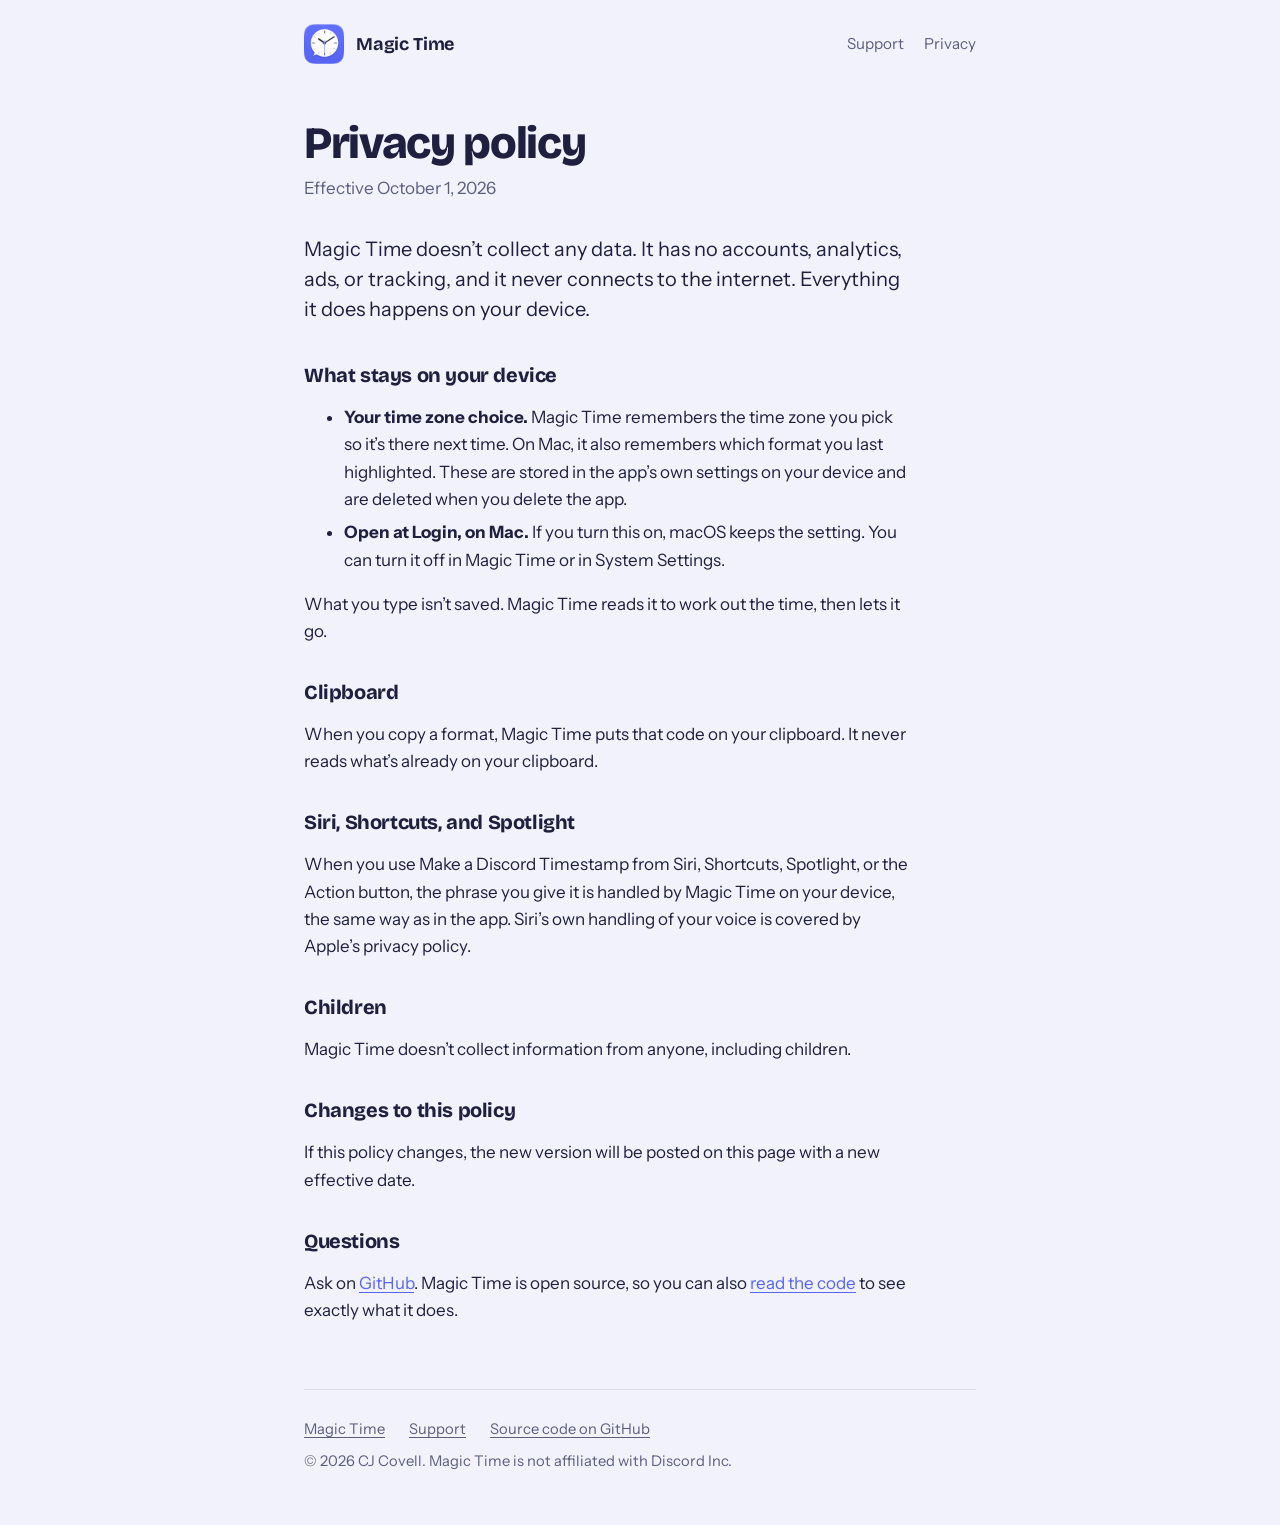
==== site/privacy.html @ eea19e5b "site: home, support, and privacy pages on GitHub Pages Co-Authored-By: Claude Opus 5.5 (1M context) " ====
<!doctype html>
<html lang="en">
<head>
<meta charset="utf-8">
<meta name="viewport" content="width=device-width, initial-scale=1">
<title>Magic Time Privacy</title>
<meta name="description" content="Magic Time doesn’t collect any data. Everything happens on your device.">
<link rel="icon" href="icon.png">
<link rel="apple-touch-icon" href="icon.png">
<link rel="preconnect" href="https://fonts.googleapis.com">
<link rel="preconnect" href="https://fonts.gstatic.com" crossorigin>
<link rel="stylesheet" href="https://fonts.googleapis.com/css2?family=Instrument+Sans:wght@400;600;700&family=Bricolage+Grotesque:opsz,wght@12..96,600..800&family=JetBrains+Mono:wght@500&display=swap">
<link rel="stylesheet" href="style.css">
</head>
<body>
<div class="wrap">
  <header class="top">
    <a href="./"><img src="icon.png" alt=""><span>Magic Time</span></a>
    <nav aria-label="Site"><a href="./#support">Support</a><a href="privacy.html" aria-current="page">Privacy</a></nav>
  </header>

  <main class="policy">
    <h1>Privacy policy</h1>
    <p class="date">Effective October 1, 2026</p>
    <p class="lede">Magic Time doesn’t collect any data. It has no accounts, analytics, ads, or tracking, and it never connects to the internet. Everything it does happens on your device.</p>

    <h2>What stays on your device</h2>
    <ul>
      <li><strong>Your time zone choice.</strong> Magic Time remembers the time zone you pick so it’s there next time. On Mac, it also remembers which format you last highlighted. These are stored in the app’s own settings on your device and are deleted when you delete the app.</li>
      <li><strong>Open at Login, on Mac.</strong> If you turn this on, macOS keeps the setting. You can turn it off in Magic Time or in System Settings.</li>
    </ul>
    <p>What you type isn’t saved. Magic Time reads it to work out the time, then lets it go.</p>

    <h2>Clipboard</h2>
    <p>When you copy a format, Magic Time puts that code on your clipboard. It never reads what’s already on your clipboard.</p>

    <h2>Siri, Shortcuts, and Spotlight</h2>
    <p>When you use Make a Discord Timestamp from Siri, Shortcuts, Spotlight, or the Action button, the phrase you give it is handled by Magic Time on your device, the same way as in the app. Siri’s own handling of your voice is covered by Apple’s privacy policy.</p>

    <h2>Children</h2>
    <p>Magic Time doesn’t collect information from anyone, including children.</p>

    <h2>Changes to this policy</h2>
    <p>If this policy changes, the new version will be posted on this page with a new effective date.</p>

    <h2>Questions</h2>
    <p>Ask on <a href="https://github.com/cjcovell/magic-time/issues/new">GitHub</a>. Magic Time is open source, so you can also <a href="https://github.com/cjcovell/magic-time">read the code</a> to see exactly what it does.</p>
  </main>

  <footer>
    <p class="links"><a href="./">Magic Time</a><a href="./#support">Support</a><a href="https://github.com/cjcovell/magic-time">Source code on GitHub</a></p>
    <p>© 2026 CJ Covell. Magic Time is not affiliated with Discord Inc.</p>
  </footer>
</div>
</body>
</html>
---- site/style.css ----
:root {
  --paper: #f1f2fb;
  --card: #ffffff;
  --ink: #1f2040;
  --muted: #5b5e80;
  --line: #d9dbef;
  --blurple: #5865f2;
  --pill: #dfe2fd;
  --pill-ink: #3c45c4;
  --display: "Bricolage Grotesque", system-ui, sans-serif;
  --body: "Instrument Sans", system-ui, sans-serif;
  --mono: "JetBrains Mono", ui-monospace, monospace;
  color-scheme: light;
}
@media (prefers-color-scheme: dark) {
  :root:not([data-theme="light"]) {
    --paper: #17182b;
    --card: #202240;
    --ink: #ecedfb;
    --muted: #a6a9cb;
    --line: #33365a;
    --blurple: #8c95ff;
    --pill: #2e3266;
    --pill-ink: #c9cdff;
    color-scheme: dark;
  }
}
:root[data-theme="dark"] {
  --paper: #17182b;
  --card: #202240;
  --ink: #ecedfb;
  --muted: #a6a9cb;
  --line: #33365a;
  --blurple: #8c95ff;
  --pill: #2e3266;
  --pill-ink: #c9cdff;
  color-scheme: dark;
}

* { box-sizing: border-box; }
html { -webkit-text-size-adjust: 100%; }
body {
  margin: 0;
  background: var(--paper);
  color: var(--ink);
  font: 400 1.0625rem/1.6 var(--body);
}
a { color: var(--blurple); text-underline-offset: 0.18em; }
a:focus-visible, button:focus-visible { outline: 3px solid var(--blurple); outline-offset: 3px; border-radius: 4px; }
code { font-family: var(--mono); font-size: 0.92em; }

.wrap { max-width: 44rem; margin: 0 auto; padding: 0 16px; }

/* Header */
.top { display: flex; align-items: center; gap: 0.75rem; padding: 1.5rem 0 0; }
.top a { color: inherit; text-decoration: none; display: flex; align-items: center; gap: 0.75rem; }
.top img { width: 40px; height: 40px; }
.top span { font: 700 1.125rem/1 var(--display); letter-spacing: -0.01em; }
.top nav { margin-left: auto; display: flex; gap: 1.25rem; font-size: 0.95rem; }
.top nav a { color: var(--muted); text-decoration: none; }
.top nav a:hover { color: var(--ink); }

/* Hero */
.hero { padding: 4.5rem 0 2.5rem; }
.hero h1 {
  font: 800 clamp(2.4rem, 7vw, 3.6rem)/1.02 var(--display);
  letter-spacing: -0.035em;
  margin: 0 0 1.25rem;
  max-width: 13ch;
}
.hero p { font-size: 1.2rem; color: var(--muted); margin: 0; max-width: 34rem; }

/* The demo: one code, many readers */
.demo {
  background: var(--card);
  border: 1px solid var(--line);
  border-radius: 20px;
  padding: 1.75rem;
  margin: 0 0 4rem;
}
.demo dl { margin: 0; display: grid; gap: 1.5rem; }
.demo dt { font-size: 0.9rem; color: var(--muted); margin-bottom: 0.35rem; }
.demo dd { margin: 0; }
.typed { font: 600 1.35rem/1.3 var(--display); }
.code {
  font: 500 clamp(1rem, 3.6vw, 1.35rem)/1.3 var(--mono);
  color: var(--blurple);
  word-break: break-all;
}
.pill {
  display: inline;
  background: var(--pill);
  color: var(--pill-ink);
  border-radius: 6px;
  padding: 0.05em 0.35em;
  -webkit-box-decoration-break: clone;
  box-decoration-break: clone;
}
.you .pill { font: 700 clamp(1.35rem, 4.6vw, 1.9rem)/1.45 var(--display); letter-spacing: -0.015em; }
.others { list-style: none; margin: 1rem 0 0; padding: 1rem 0 0; border-top: 1px solid var(--line); display: grid; gap: 0.5rem; }
.others li { display: flex; flex-wrap: wrap; gap: 0.25rem 0.75rem; align-items: baseline; }
.others .city { color: var(--muted); min-width: 7.5rem; font-size: 0.95rem; }
.others .pill { font-size: 0.98rem; }

/* Sections */
section { padding: 0 0 3.5rem; }
h2 { font: 750 1.6rem/1.15 var(--display); letter-spacing: -0.02em; margin: 0 0 1rem; }
h3 { font: 700 1.1rem/1.3 var(--display); margin: 0 0 0.35rem; }
section > p { max-width: 38rem; }

.platforms { display: grid; grid-template-columns: repeat(auto-fit, minmax(12rem, 1fr)); gap: 1.5rem 2rem; }
.platforms p { margin: 0; color: var(--muted); }
kbd {
  font: 600 0.85em/1 var(--body);
  border: 1px solid var(--line);
  border-bottom-width: 2px;
  border-radius: 5px;
  padding: 0.15em 0.4em;
  background: var(--card);
  color: var(--ink);
}

.phrases { list-style: none; padding: 0; margin: 0; display: flex; flex-wrap: wrap; gap: 0.5rem; }
.phrases li {
  font: 600 1rem/1 var(--display);
  padding: 0.55rem 0.8rem;
  border-radius: 999px;
  background: var(--card);
  border: 1px solid var(--line);
}

table { width: 100%; border-collapse: collapse; font-size: 0.98rem; }
th, td { text-align: left; padding: 0.55rem 0.75rem 0.55rem 0; border-bottom: 1px solid var(--line); vertical-align: baseline; }
th { font-weight: 700; color: var(--muted); font-size: 0.9rem; }
td:first-child { font-family: var(--mono); color: var(--blurple); width: 3.5rem; }

.faq details { border-bottom: 1px solid var(--line); padding: 0.9rem 0; }
.faq details:first-of-type { border-top: 1px solid var(--line); }
.faq summary { cursor: pointer; font: 700 1.05rem/1.4 var(--display); list-style-position: inside; }
.faq summary::marker { color: var(--blurple); }
.faq details p { margin: 0.6rem 0 0.2rem; color: var(--muted); max-width: 38rem; }

.contact {
  background: var(--card);
  border: 1px solid var(--line);
  border-radius: 16px;
  padding: 1.25rem 1.5rem;
  margin-top: 1.75rem;
}
.contact p { margin: 0; }
.contact p + p { margin-top: 0.5rem; color: var(--muted); }

/* Policy page */
.policy { padding: 3.5rem 0 3rem; }
.policy h1 { font: 800 clamp(2rem, 6vw, 2.8rem)/1.05 var(--display); letter-spacing: -0.03em; margin: 0 0 0.5rem; }
.policy .date { color: var(--muted); margin: 0 0 2rem; }
.policy .lede { font-size: 1.25rem; line-height: 1.5; margin: 0 0 2.5rem; }
.policy h2 { font-size: 1.25rem; margin: 2.25rem 0 0.5rem; }
.policy p, .policy ul { max-width: 38rem; }
.policy li + li { margin-top: 0.4rem; }

footer { border-top: 1px solid var(--line); padding: 1.5rem 0 3rem; color: var(--muted); font-size: 0.92rem; }
footer p { margin: 0.25rem 0; }
footer a { color: var(--muted); }
footer .links { display: flex; flex-wrap: wrap; gap: 0.5rem 1.5rem; margin-bottom: 0.5rem; }

@media (max-width: 30rem) {
  .hero { padding-top: 3rem; }
  .demo { padding: 1.25rem; border-radius: 16px; }
  .top nav { gap: 1rem; }
}
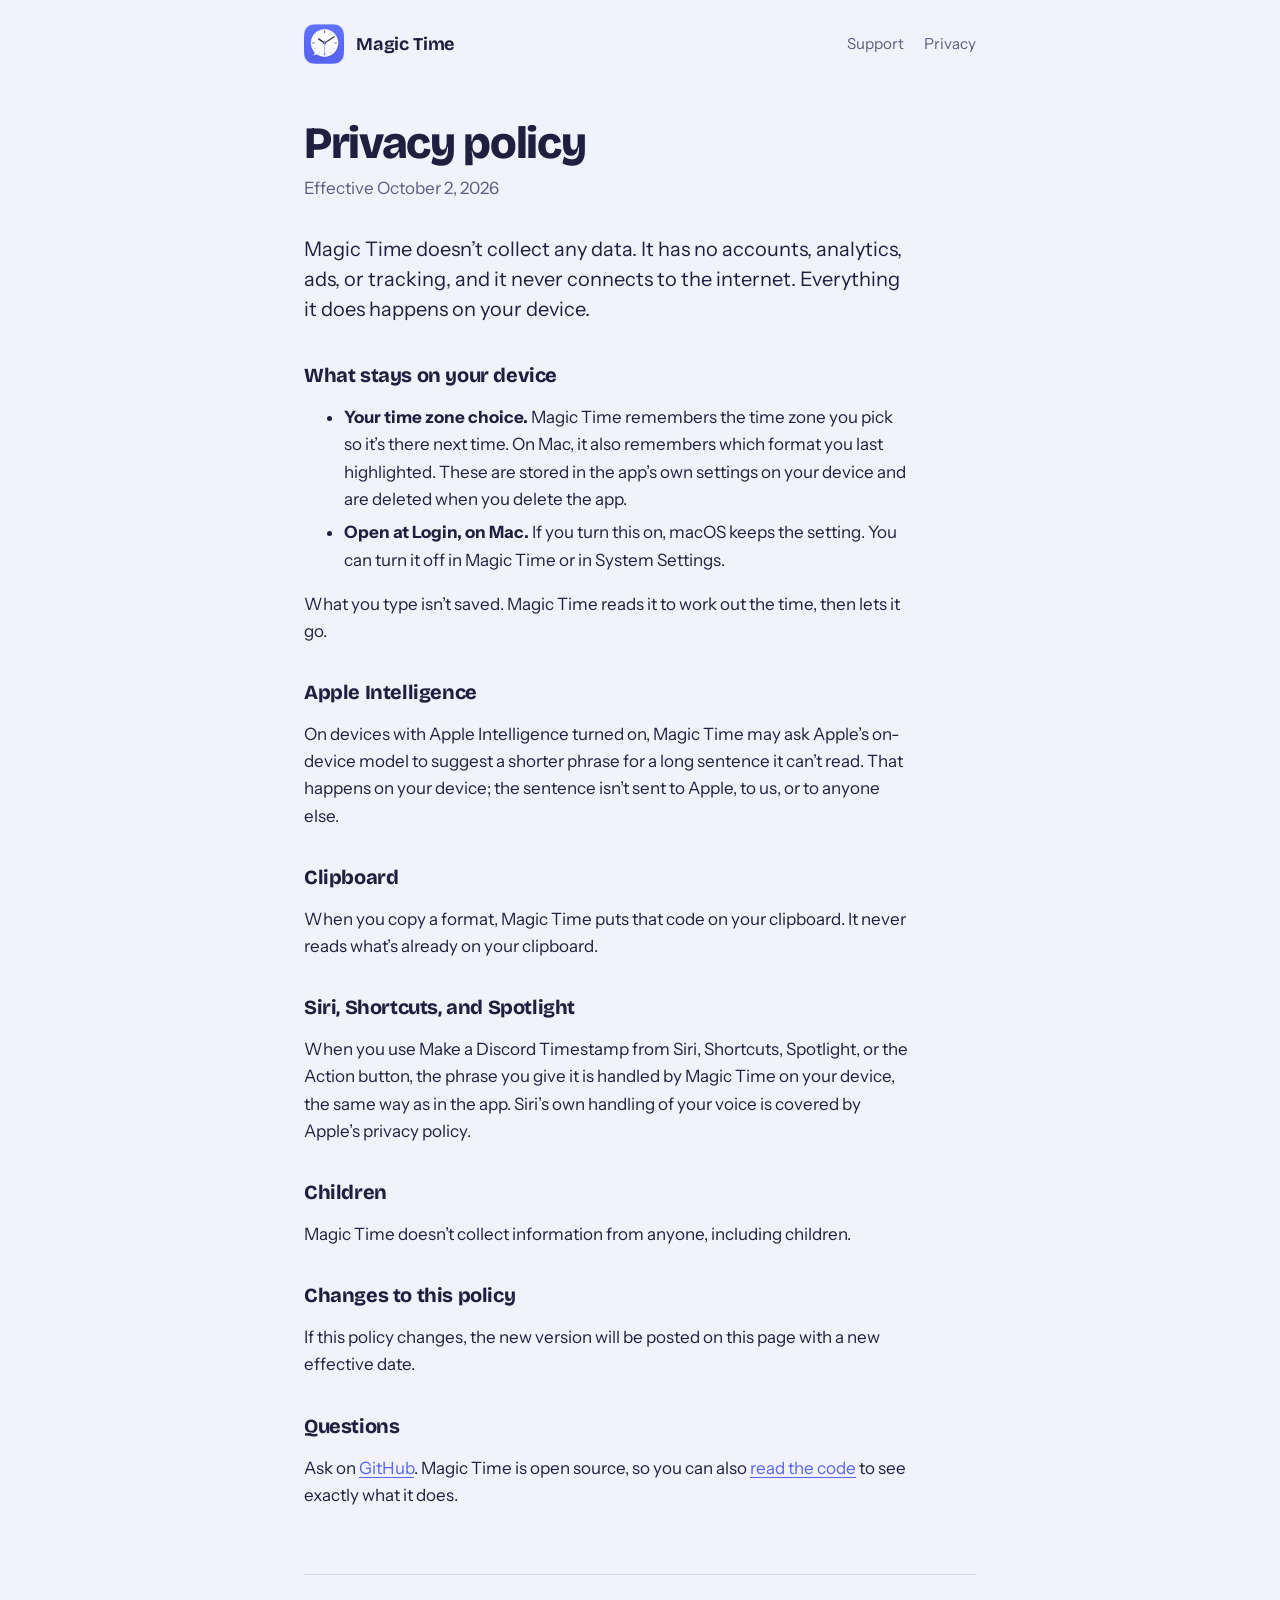
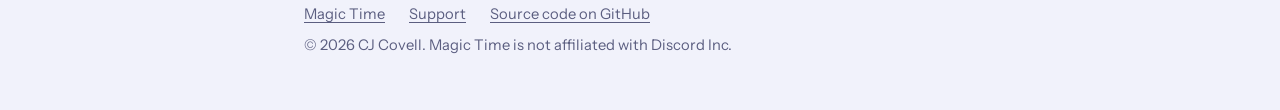
==== commit 1e7b79f8: "1.0.1: zones named in the text, now and conversions, times without colons, suggestions - A zone name" ====
--- a/site/privacy.html
+++ b/site/privacy.html
@@ -21,7 +21,7 @@
 
   <main class="policy">
     <h1>Privacy policy</h1>
-    <p class="date">Effective October 1, 2026</p>
+    <p class="date">Effective October 2, 2026</p>
     <p class="lede">Magic Time doesn’t collect any data. It has no accounts, analytics, ads, or tracking, and it never connects to the internet. Everything it does happens on your device.</p>
 
     <h2>What stays on your device</h2>
@@ -30,6 +30,9 @@
       <li><strong>Open at Login, on Mac.</strong> If you turn this on, macOS keeps the setting. You can turn it off in Magic Time or in System Settings.</li>
     </ul>
     <p>What you type isn’t saved. Magic Time reads it to work out the time, then lets it go.</p>
+
+    <h2>Apple Intelligence</h2>
+    <p>On devices with Apple Intelligence turned on, Magic Time may ask Apple’s on-device model to suggest a shorter phrase for a long sentence it can’t read. That happens on your device; the sentence isn’t sent to Apple, to us, or to anyone else.</p>
 
     <h2>Clipboard</h2>
     <p>When you copy a format, Magic Time puts that code on your clipboard. It never reads what’s already on your clipboard.</p>
--- a/site/style.css
+++ b/site/style.css
@@ -169,3 +169,20 @@
   .demo { padding: 1.25rem; border-radius: 16px; }
   .top nav { gap: 1rem; }
 }
+
+/* App screenshots */
+.shots { display: grid; grid-template-columns: repeat(2, minmax(0, 15rem)); gap: 1.5rem; margin-top: 2.25rem; }
+.shots figure { margin: 0; }
+.shots img {
+  display: block;
+  width: 100%;
+  height: auto;
+  border-radius: 28px;
+  border: 1px solid var(--line);
+  background: var(--card);
+}
+.shots figcaption { margin-top: 0.6rem; font-size: 0.95rem; color: var(--muted); }
+@media (max-width: 30rem) {
+  .shots { gap: 0.9rem; }
+  .shots img { border-radius: 18px; }
+}
